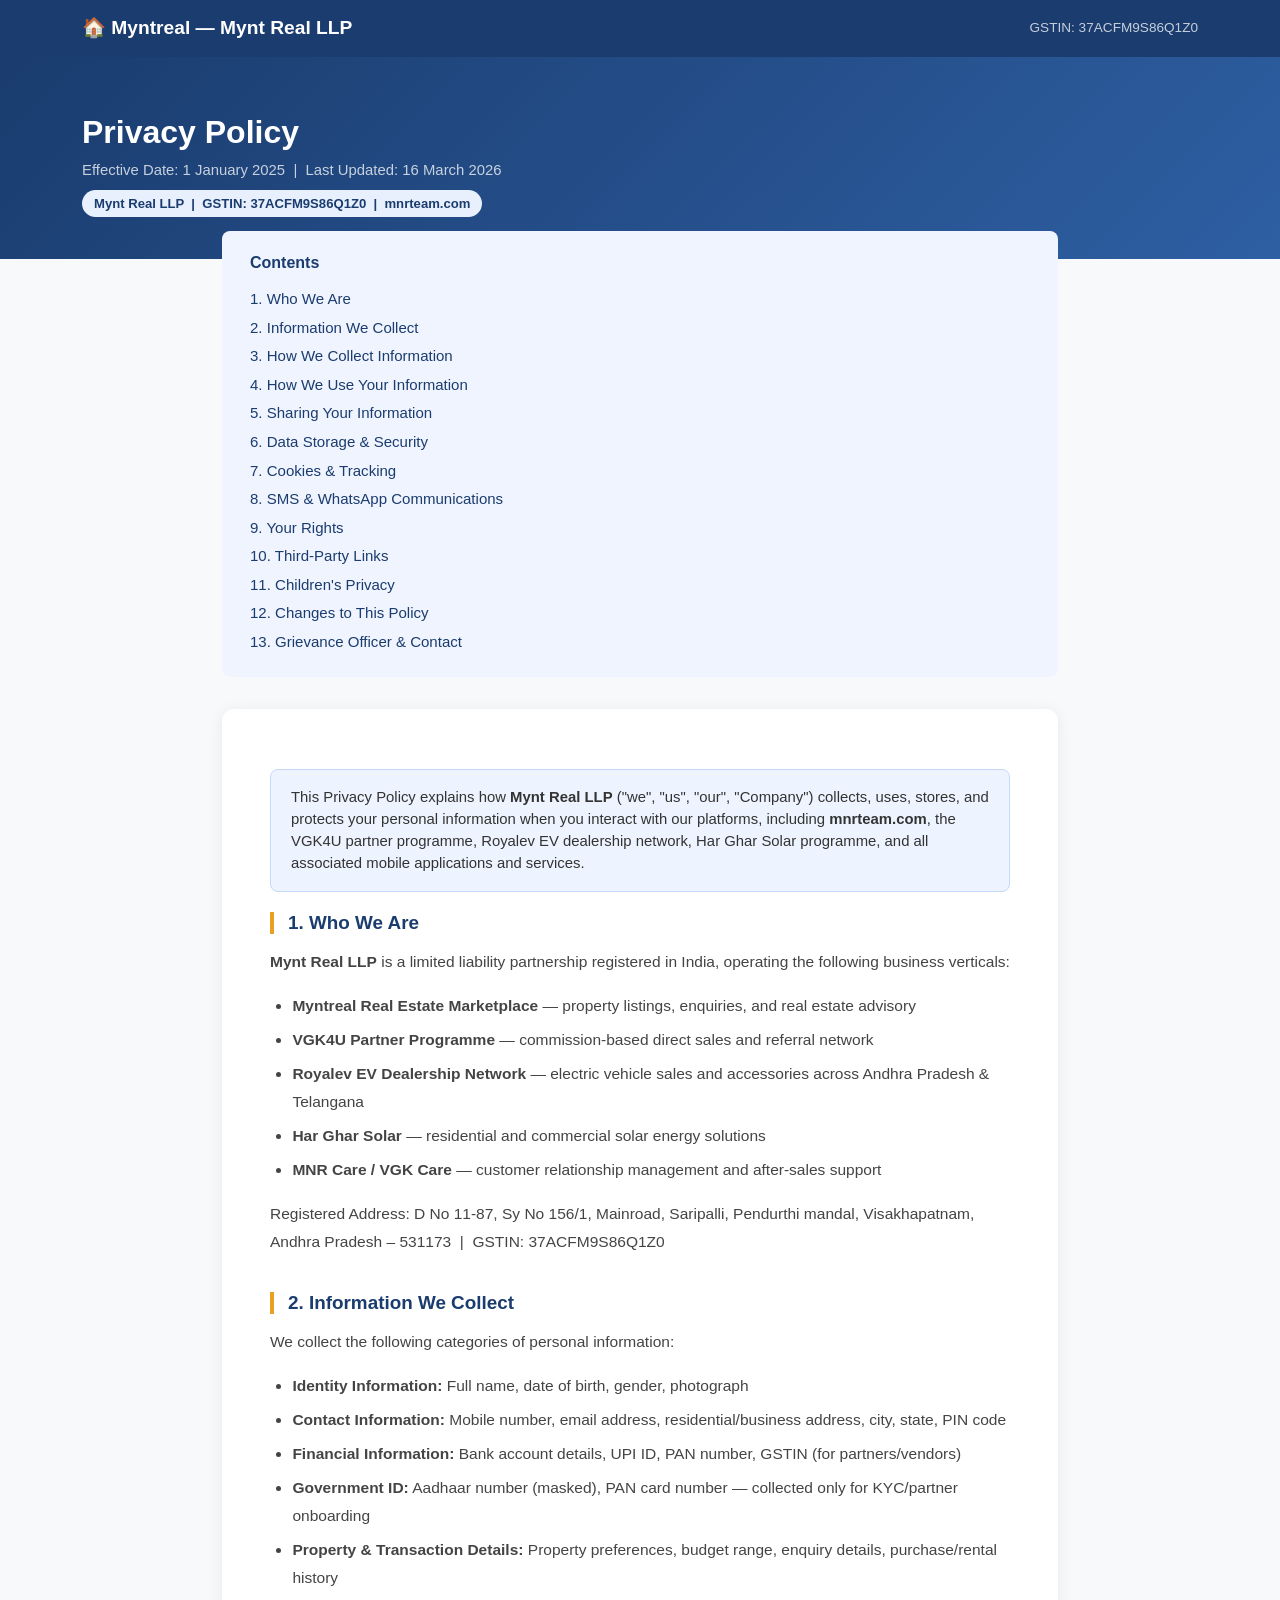
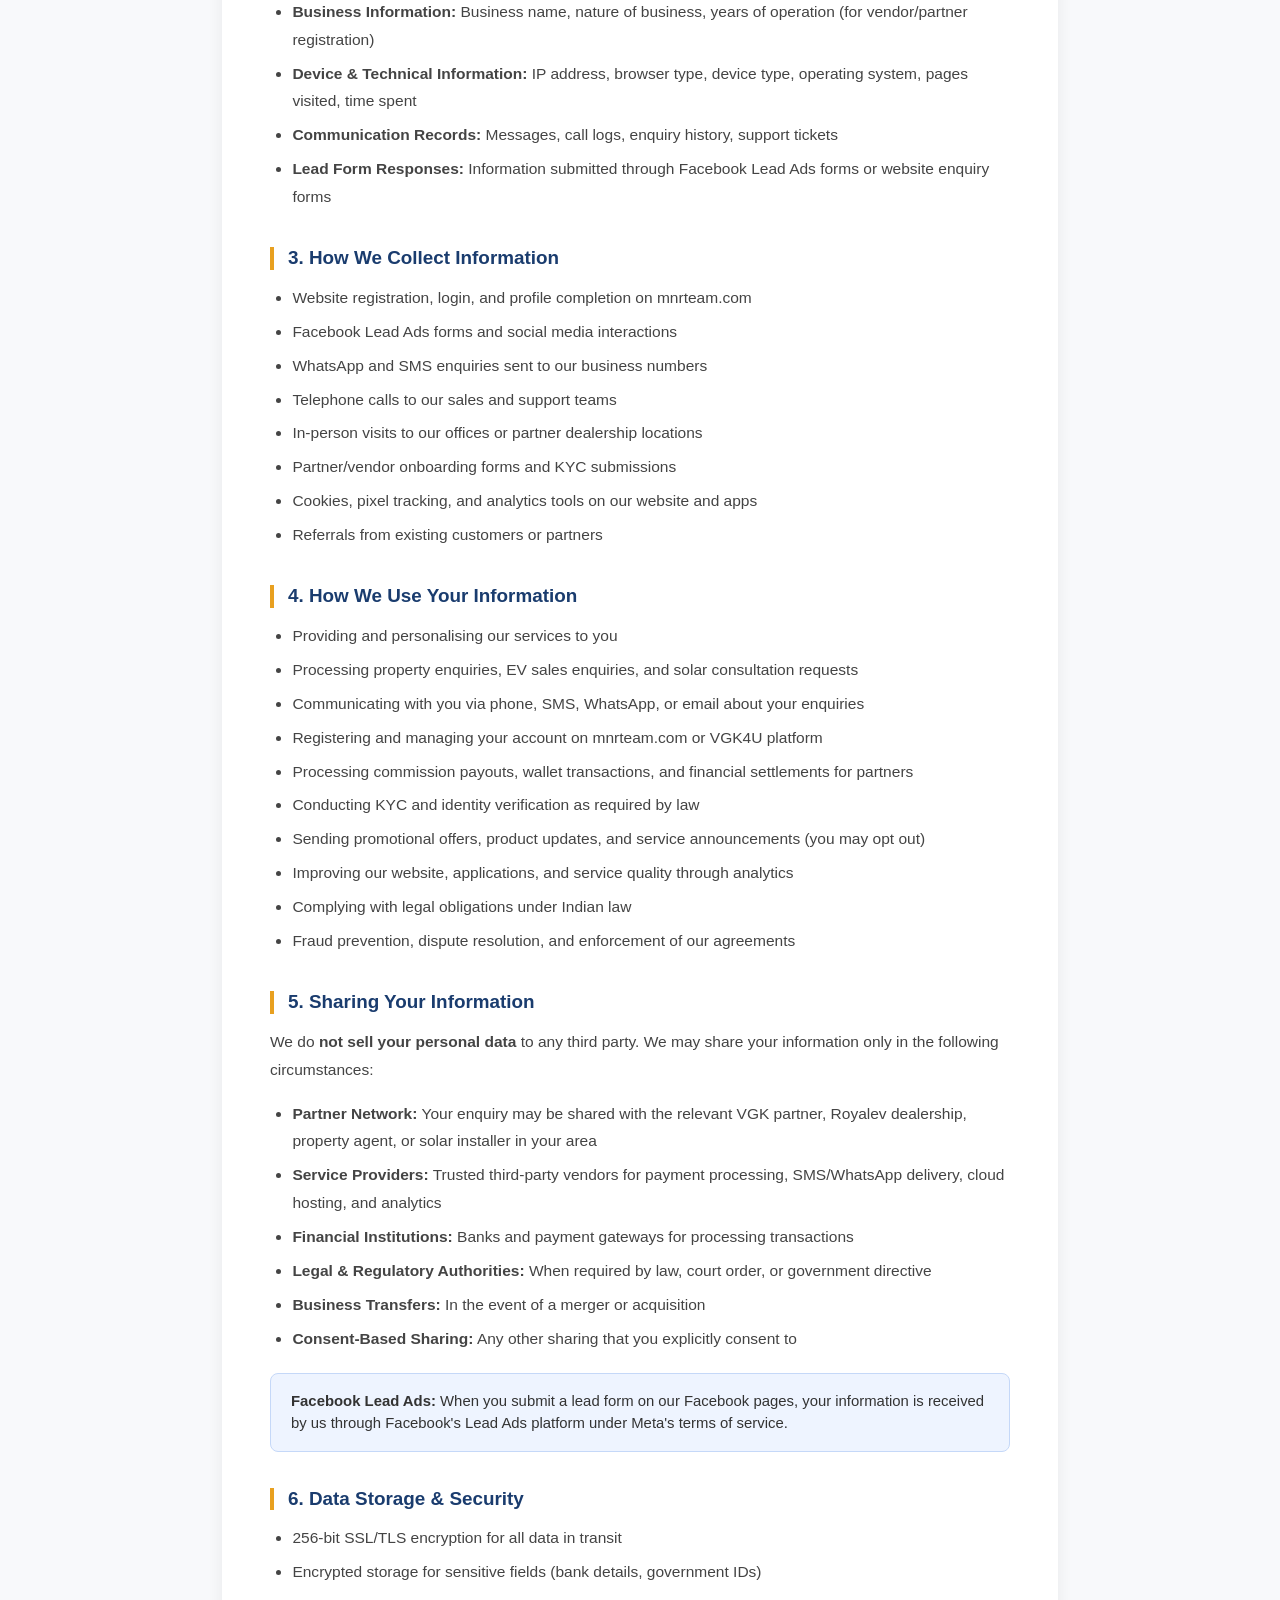
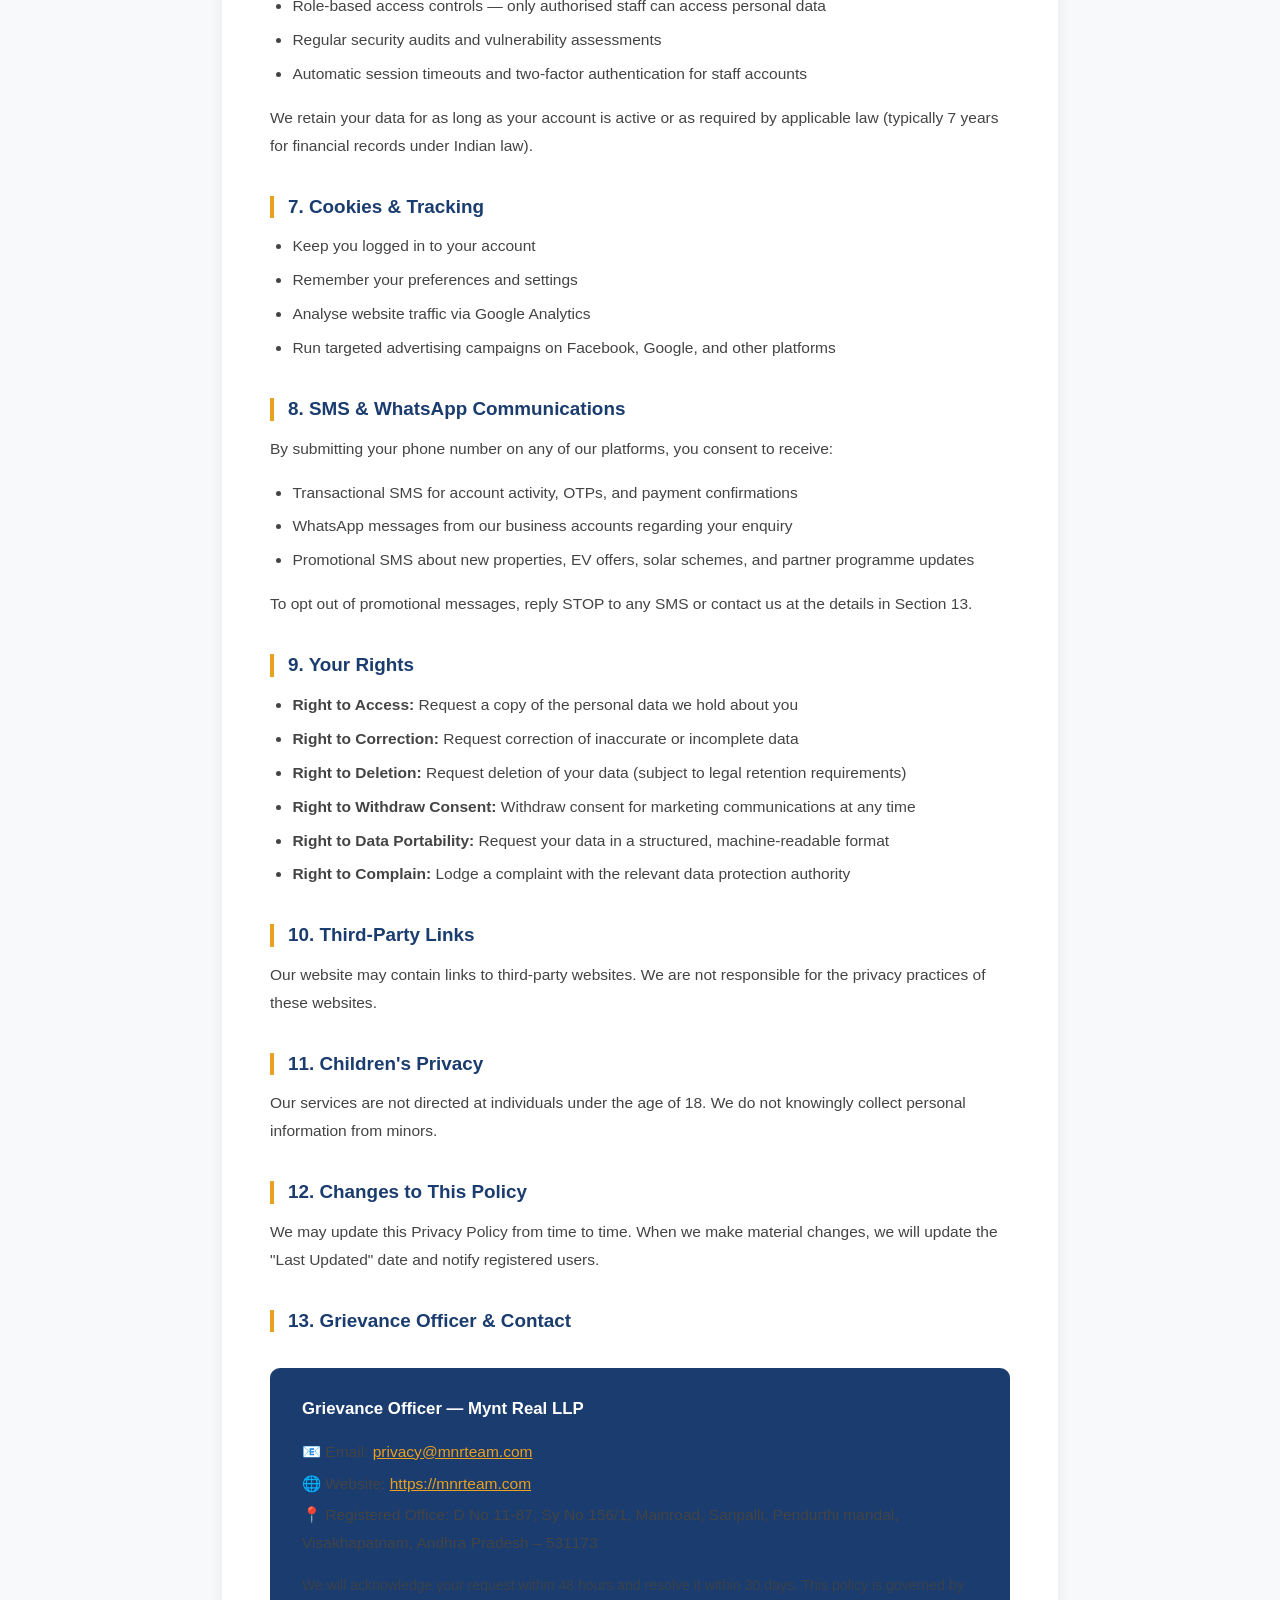
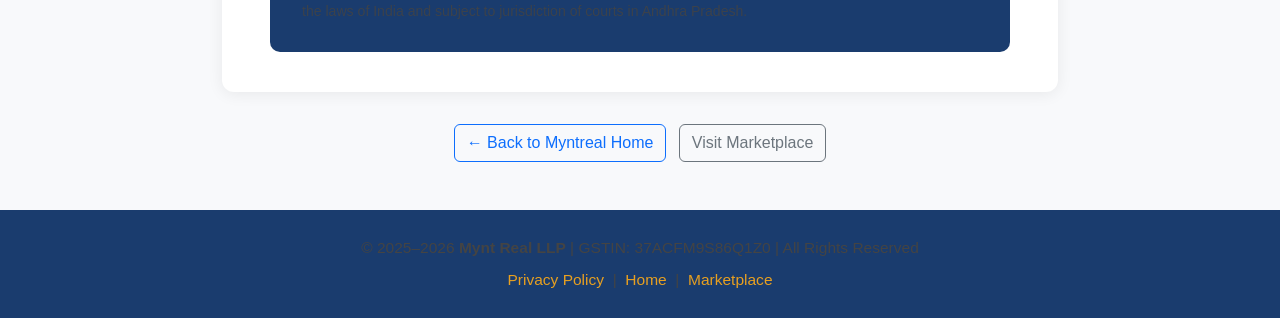
==== privacy/index.html @ 81262fab "change" ====
<!DOCTYPE html>
<html lang="en">
<head>
  <meta charset="UTF-8" />
  <meta name="viewport" content="width=device-width, initial-scale=1.0" />
  <title>Privacy Policy — Mynt Real LLP | Myntreal</title>
  <meta name="description" content="Privacy Policy of Mynt Real LLP — mnrteam.com. How we collect, use and protect your personal information." />
  <link rel="icon" href="/favicon.ico" />
  <link rel="stylesheet" href="https://cdn.jsdelivr.net/npm/bootstrap@5.3.2/dist/css/bootstrap.min.css" />
  <style>
    :root { --brand: #1a3c6e; --accent: #e8a020; --light-bg: #f8f9fb; }
    body { font-family: 'Segoe UI', sans-serif; background: var(--light-bg); color: #333; }
    .top-bar { background: var(--brand); color: #fff; padding: 14px 0; }
    .top-bar a { color: #fff; text-decoration: none; font-weight: 600; font-size: 1.2rem; }
    .top-bar a:hover { color: var(--accent); }
    .policy-header { background: linear-gradient(135deg, #1a3c6e 0%, #2e5fa3 100%); color: #fff; padding: 56px 0 42px; }
    .policy-header h1 { font-size: 2rem; font-weight: 700; }
    .policy-header .meta { opacity: .75; font-size: .93rem; margin-top: 8px; }
    .policy-card { background: #fff; border-radius: 12px; box-shadow: 0 2px 16px rgba(0,0,0,.07); padding: 40px 48px; margin-bottom: 32px; }
    @media(max-width:600px){ .policy-card { padding: 24px 18px; } }
    h2 { font-size: 1.18rem; font-weight: 700; color: var(--brand); border-left: 4px solid var(--accent); padding-left: 14px; margin: 36px 0 14px; }
    h2:first-of-type { margin-top: 0; }
    p, li { font-size: .97rem; line-height: 1.8; color: #444; }
    ul { padding-left: 1.4rem; }
    li { margin-bottom: 6px; }
    .highlight-box { background: #eef4ff; border: 1px solid #c5d8f8; border-radius: 8px; padding: 16px 20px; margin: 20px 0; font-size: .93rem; }
    .contact-box { background: var(--brand); color: #fff; border-radius: 10px; padding: 28px 32px; margin-top: 36px; }
    .contact-box a { color: var(--accent); }
    .toc { background: #f0f4ff; border-radius: 8px; padding: 20px 28px; margin-bottom: 32px; }
    .toc a { color: var(--brand); text-decoration: none; font-size: .94rem; display: block; padding: 3px 0; }
    .toc a:hover { color: var(--accent); text-decoration: underline; }
    .badge-gstin { background: #e8f0fe; color: var(--brand); padding: 4px 12px; border-radius: 20px; font-size: .82rem; font-weight: 600; display: inline-block; margin-top: 8px; }
    footer { background: var(--brand); color: rgba(255,255,255,.7); padding: 24px 0; font-size: .86rem; text-align: center; margin-top: 48px; }
    footer a { color: var(--accent); text-decoration: none; }
  </style>
</head>
<body>

<div class="top-bar">
  <div class="container d-flex align-items-center justify-content-between">
    <a href="/">🏠 Myntreal — Mynt Real LLP</a>
    <span style="font-size:.85rem;opacity:.75;">GSTIN: 37ACFM9S86Q1Z0</span>
  </div>
</div>

<div class="policy-header">
  <div class="container">
    <h1>Privacy Policy</h1>
    <div class="meta">Effective Date: 1 January 2025 &nbsp;|&nbsp; Last Updated: 16 March 2026</div>
    <div class="badge-gstin mt-2">Mynt Real LLP &nbsp;|&nbsp; GSTIN: 37ACFM9S86Q1Z0 &nbsp;|&nbsp; mnrteam.com</div>
  </div>
</div>

<div class="container" style="max-width:860px; margin-top: -28px; position:relative; z-index:1;">

  <div class="toc">
    <strong style="color:var(--brand); display:block; margin-bottom:10px;">Contents</strong>
    <a href="#s1">1. Who We Are</a>
    <a href="#s2">2. Information We Collect</a>
    <a href="#s3">3. How We Collect Information</a>
    <a href="#s4">4. How We Use Your Information</a>
    <a href="#s5">5. Sharing Your Information</a>
    <a href="#s6">6. Data Storage &amp; Security</a>
    <a href="#s7">7. Cookies &amp; Tracking</a>
    <a href="#s8">8. SMS &amp; WhatsApp Communications</a>
    <a href="#s9">9. Your Rights</a>
    <a href="#s10">10. Third-Party Links</a>
    <a href="#s11">11. Children's Privacy</a>
    <a href="#s12">12. Changes to This Policy</a>
    <a href="#s13">13. Grievance Officer &amp; Contact</a>
  </div>

  <div class="policy-card">

    <div class="highlight-box">
      This Privacy Policy explains how <strong>Mynt Real LLP</strong> ("we", "us", "our", "Company") collects, uses, stores, and protects your personal information when you interact with our platforms, including <strong>mnrteam.com</strong>, the VGK4U partner programme, Royalev EV dealership network, Har Ghar Solar programme, and all associated mobile applications and services.
    </div>

    <h2 id="s1">1. Who We Are</h2>
    <p><strong>Mynt Real LLP</strong> is a limited liability partnership registered in India, operating the following business verticals:</p>
    <ul>
      <li><strong>Myntreal Real Estate Marketplace</strong> — property listings, enquiries, and real estate advisory</li>
      <li><strong>VGK4U Partner Programme</strong> — commission-based direct sales and referral network</li>
      <li><strong>Royalev EV Dealership Network</strong> — electric vehicle sales and accessories across Andhra Pradesh &amp; Telangana</li>
      <li><strong>Har Ghar Solar</strong> — residential and commercial solar energy solutions</li>
      <li><strong>MNR Care / VGK Care</strong> — customer relationship management and after-sales support</li>
    </ul>
    <p>Registered Address: D No 11-87, Sy No 156/1, Mainroad, Saripalli, Pendurthi mandal, Visakhapatnam, Andhra Pradesh – 531173 &nbsp;|&nbsp; GSTIN: 37ACFM9S86Q1Z0</p>

    <h2 id="s2">2. Information We Collect</h2>
    <p>We collect the following categories of personal information:</p>
    <ul>
      <li><strong>Identity Information:</strong> Full name, date of birth, gender, photograph</li>
      <li><strong>Contact Information:</strong> Mobile number, email address, residential/business address, city, state, PIN code</li>
      <li><strong>Financial Information:</strong> Bank account details, UPI ID, PAN number, GSTIN (for partners/vendors)</li>
      <li><strong>Government ID:</strong> Aadhaar number (masked), PAN card number — collected only for KYC/partner onboarding</li>
      <li><strong>Property &amp; Transaction Details:</strong> Property preferences, budget range, enquiry details, purchase/rental history</li>
      <li><strong>Business Information:</strong> Business name, nature of business, years of operation (for vendor/partner registration)</li>
      <li><strong>Device &amp; Technical Information:</strong> IP address, browser type, device type, operating system, pages visited, time spent</li>
      <li><strong>Communication Records:</strong> Messages, call logs, enquiry history, support tickets</li>
      <li><strong>Lead Form Responses:</strong> Information submitted through Facebook Lead Ads forms or website enquiry forms</li>
    </ul>

    <h2 id="s3">3. How We Collect Information</h2>
    <ul>
      <li>Website registration, login, and profile completion on mnrteam.com</li>
      <li>Facebook Lead Ads forms and social media interactions</li>
      <li>WhatsApp and SMS enquiries sent to our business numbers</li>
      <li>Telephone calls to our sales and support teams</li>
      <li>In-person visits to our offices or partner dealership locations</li>
      <li>Partner/vendor onboarding forms and KYC submissions</li>
      <li>Cookies, pixel tracking, and analytics tools on our website and apps</li>
      <li>Referrals from existing customers or partners</li>
    </ul>

    <h2 id="s4">4. How We Use Your Information</h2>
    <ul>
      <li>Providing and personalising our services to you</li>
      <li>Processing property enquiries, EV sales enquiries, and solar consultation requests</li>
      <li>Communicating with you via phone, SMS, WhatsApp, or email about your enquiries</li>
      <li>Registering and managing your account on mnrteam.com or VGK4U platform</li>
      <li>Processing commission payouts, wallet transactions, and financial settlements for partners</li>
      <li>Conducting KYC and identity verification as required by law</li>
      <li>Sending promotional offers, product updates, and service announcements (you may opt out)</li>
      <li>Improving our website, applications, and service quality through analytics</li>
      <li>Complying with legal obligations under Indian law</li>
      <li>Fraud prevention, dispute resolution, and enforcement of our agreements</li>
    </ul>

    <h2 id="s5">5. Sharing Your Information</h2>
    <p>We do <strong>not sell your personal data</strong> to any third party. We may share your information only in the following circumstances:</p>
    <ul>
      <li><strong>Partner Network:</strong> Your enquiry may be shared with the relevant VGK partner, Royalev dealership, property agent, or solar installer in your area</li>
      <li><strong>Service Providers:</strong> Trusted third-party vendors for payment processing, SMS/WhatsApp delivery, cloud hosting, and analytics</li>
      <li><strong>Financial Institutions:</strong> Banks and payment gateways for processing transactions</li>
      <li><strong>Legal &amp; Regulatory Authorities:</strong> When required by law, court order, or government directive</li>
      <li><strong>Business Transfers:</strong> In the event of a merger or acquisition</li>
      <li><strong>Consent-Based Sharing:</strong> Any other sharing that you explicitly consent to</li>
    </ul>
    <div class="highlight-box">
      <strong>Facebook Lead Ads:</strong> When you submit a lead form on our Facebook pages, your information is received by us through Facebook's Lead Ads platform under Meta's terms of service.
    </div>

    <h2 id="s6">6. Data Storage &amp; Security</h2>
    <ul>
      <li>256-bit SSL/TLS encryption for all data in transit</li>
      <li>Encrypted storage for sensitive fields (bank details, government IDs)</li>
      <li>Role-based access controls — only authorised staff can access personal data</li>
      <li>Regular security audits and vulnerability assessments</li>
      <li>Automatic session timeouts and two-factor authentication for staff accounts</li>
    </ul>
    <p>We retain your data for as long as your account is active or as required by applicable law (typically 7 years for financial records under Indian law).</p>

    <h2 id="s7">7. Cookies &amp; Tracking</h2>
    <ul>
      <li>Keep you logged in to your account</li>
      <li>Remember your preferences and settings</li>
      <li>Analyse website traffic via Google Analytics</li>
      <li>Run targeted advertising campaigns on Facebook, Google, and other platforms</li>
    </ul>

    <h2 id="s8">8. SMS &amp; WhatsApp Communications</h2>
    <p>By submitting your phone number on any of our platforms, you consent to receive:</p>
    <ul>
      <li>Transactional SMS for account activity, OTPs, and payment confirmations</li>
      <li>WhatsApp messages from our business accounts regarding your enquiry</li>
      <li>Promotional SMS about new properties, EV offers, solar schemes, and partner programme updates</li>
    </ul>
    <p>To opt out of promotional messages, reply STOP to any SMS or contact us at the details in Section 13.</p>

    <h2 id="s9">9. Your Rights</h2>
    <ul>
      <li><strong>Right to Access:</strong> Request a copy of the personal data we hold about you</li>
      <li><strong>Right to Correction:</strong> Request correction of inaccurate or incomplete data</li>
      <li><strong>Right to Deletion:</strong> Request deletion of your data (subject to legal retention requirements)</li>
      <li><strong>Right to Withdraw Consent:</strong> Withdraw consent for marketing communications at any time</li>
      <li><strong>Right to Data Portability:</strong> Request your data in a structured, machine-readable format</li>
      <li><strong>Right to Complain:</strong> Lodge a complaint with the relevant data protection authority</li>
    </ul>

    <h2 id="s10">10. Third-Party Links</h2>
    <p>Our website may contain links to third-party websites. We are not responsible for the privacy practices of these websites.</p>

    <h2 id="s11">11. Children's Privacy</h2>
    <p>Our services are not directed at individuals under the age of 18. We do not knowingly collect personal information from minors.</p>

    <h2 id="s12">12. Changes to This Policy</h2>
    <p>We may update this Privacy Policy from time to time. When we make material changes, we will update the "Last Updated" date and notify registered users.</p>

    <h2 id="s13">13. Grievance Officer &amp; Contact</h2>
    <div class="contact-box">
      <strong style="font-size:1.05rem;">Grievance Officer — Mynt Real LLP</strong>
      <p class="mt-3 mb-1">📧 Email: <a href="mailto:privacy@mnrteam.com">privacy@mnrteam.com</a></p>
      <p class="mb-1">🌐 Website: <a href="https://mnrteam.com" target="_blank">https://mnrteam.com</a></p>
      <p class="mb-1">📍 Registered Office: D No 11-87, Sy No 156/1, Mainroad, Saripalli, Pendurthi mandal, Visakhapatnam, Andhra Pradesh – 531173</p>
      <p class="mb-0 mt-3" style="font-size:.88rem; opacity:.8;">We will acknowledge your request within 48 hours and resolve it within 30 days. This policy is governed by the laws of India and subject to jurisdiction of courts in Andhra Pradesh.</p>
    </div>

  </div>

  <div class="text-center mb-5">
    <a href="index.html" class="btn btn-outline-primary me-2">← Back to Myntreal Home</a>
    <a href="/marketplace" class="btn btn-outline-secondary">Visit Marketplace</a>
  </div>

</div>

<footer>
  <div class="container">
    <p class="mb-1">© 2025–2026 <strong>Mynt Real LLP</strong> | GSTIN: 37ACFM9S86Q1Z0 | All Rights Reserved</p>
    <p class="mb-0"><a href="/privacy-policy">Privacy Policy</a> &nbsp;|&nbsp; <a href="/">Home</a> &nbsp;|&nbsp; <a href="/marketplace">Marketplace</a></p>
  </div>
</footer>

</body>
</html>
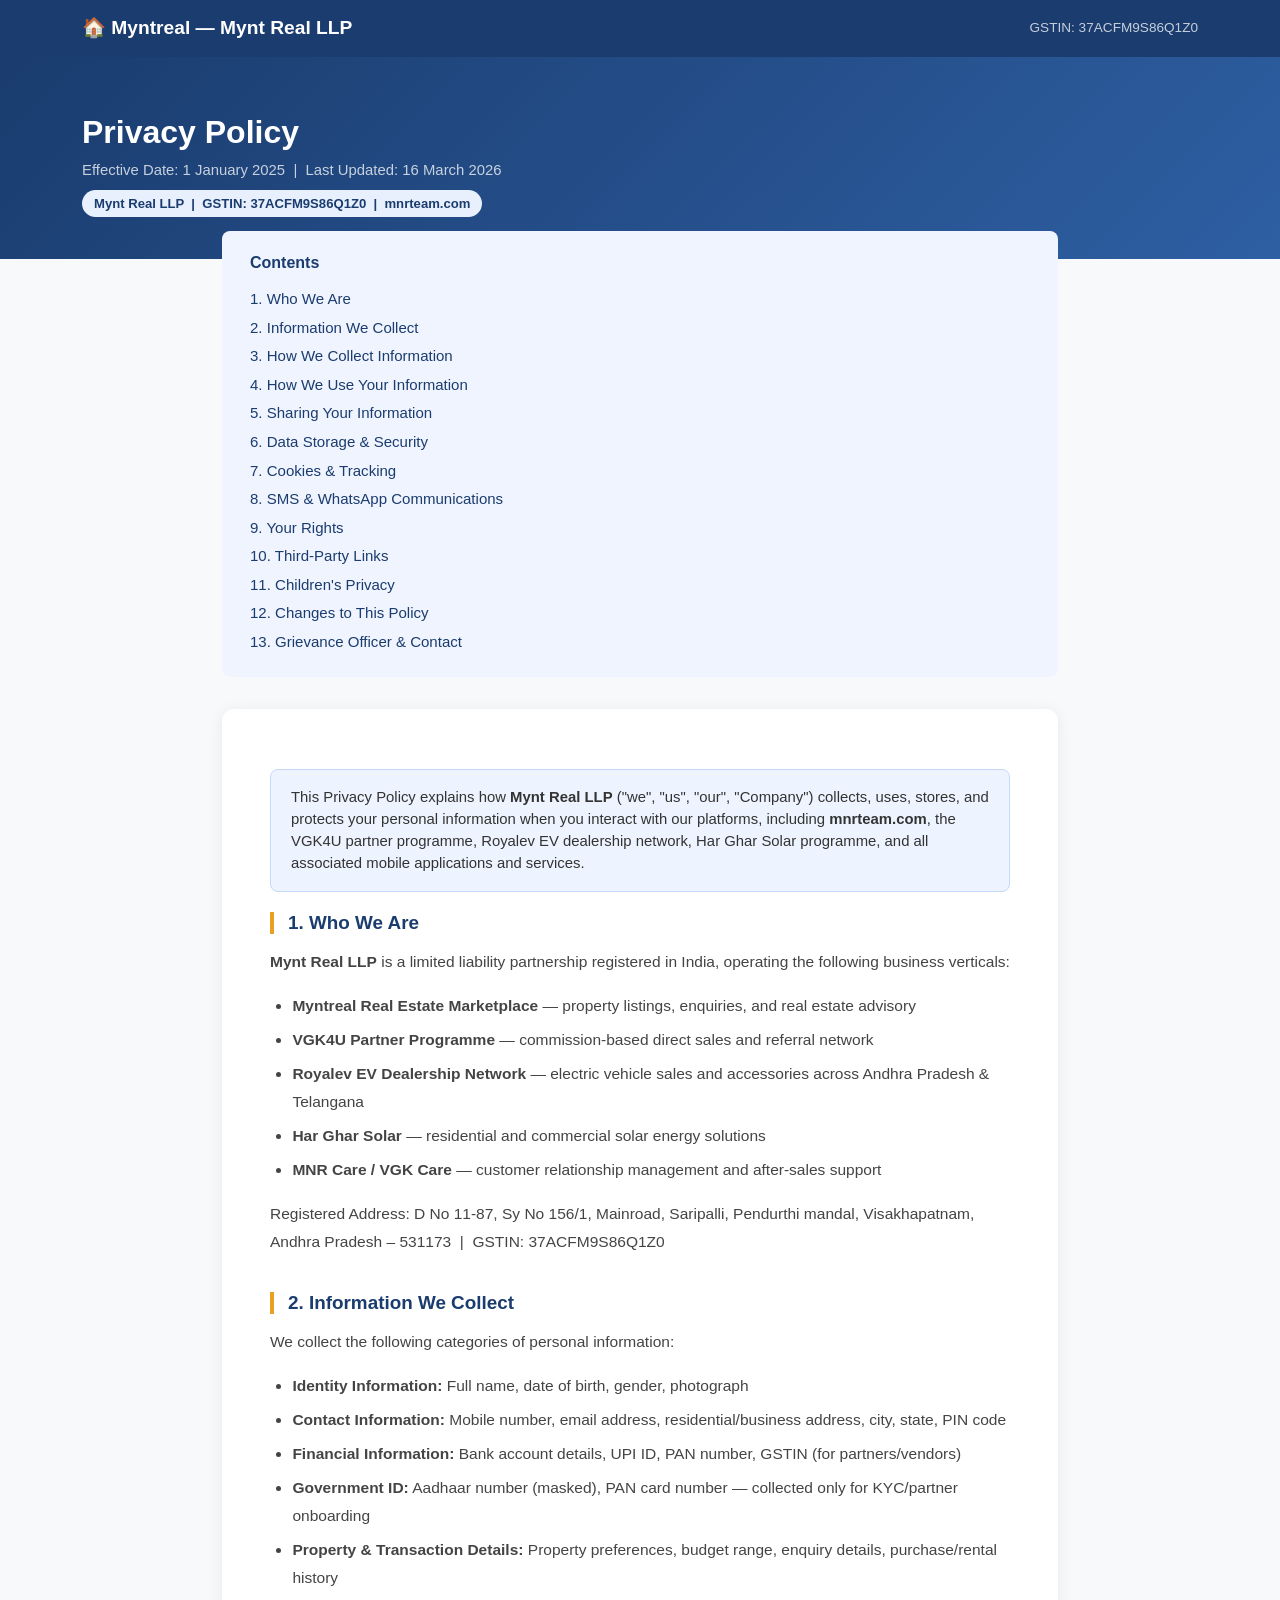
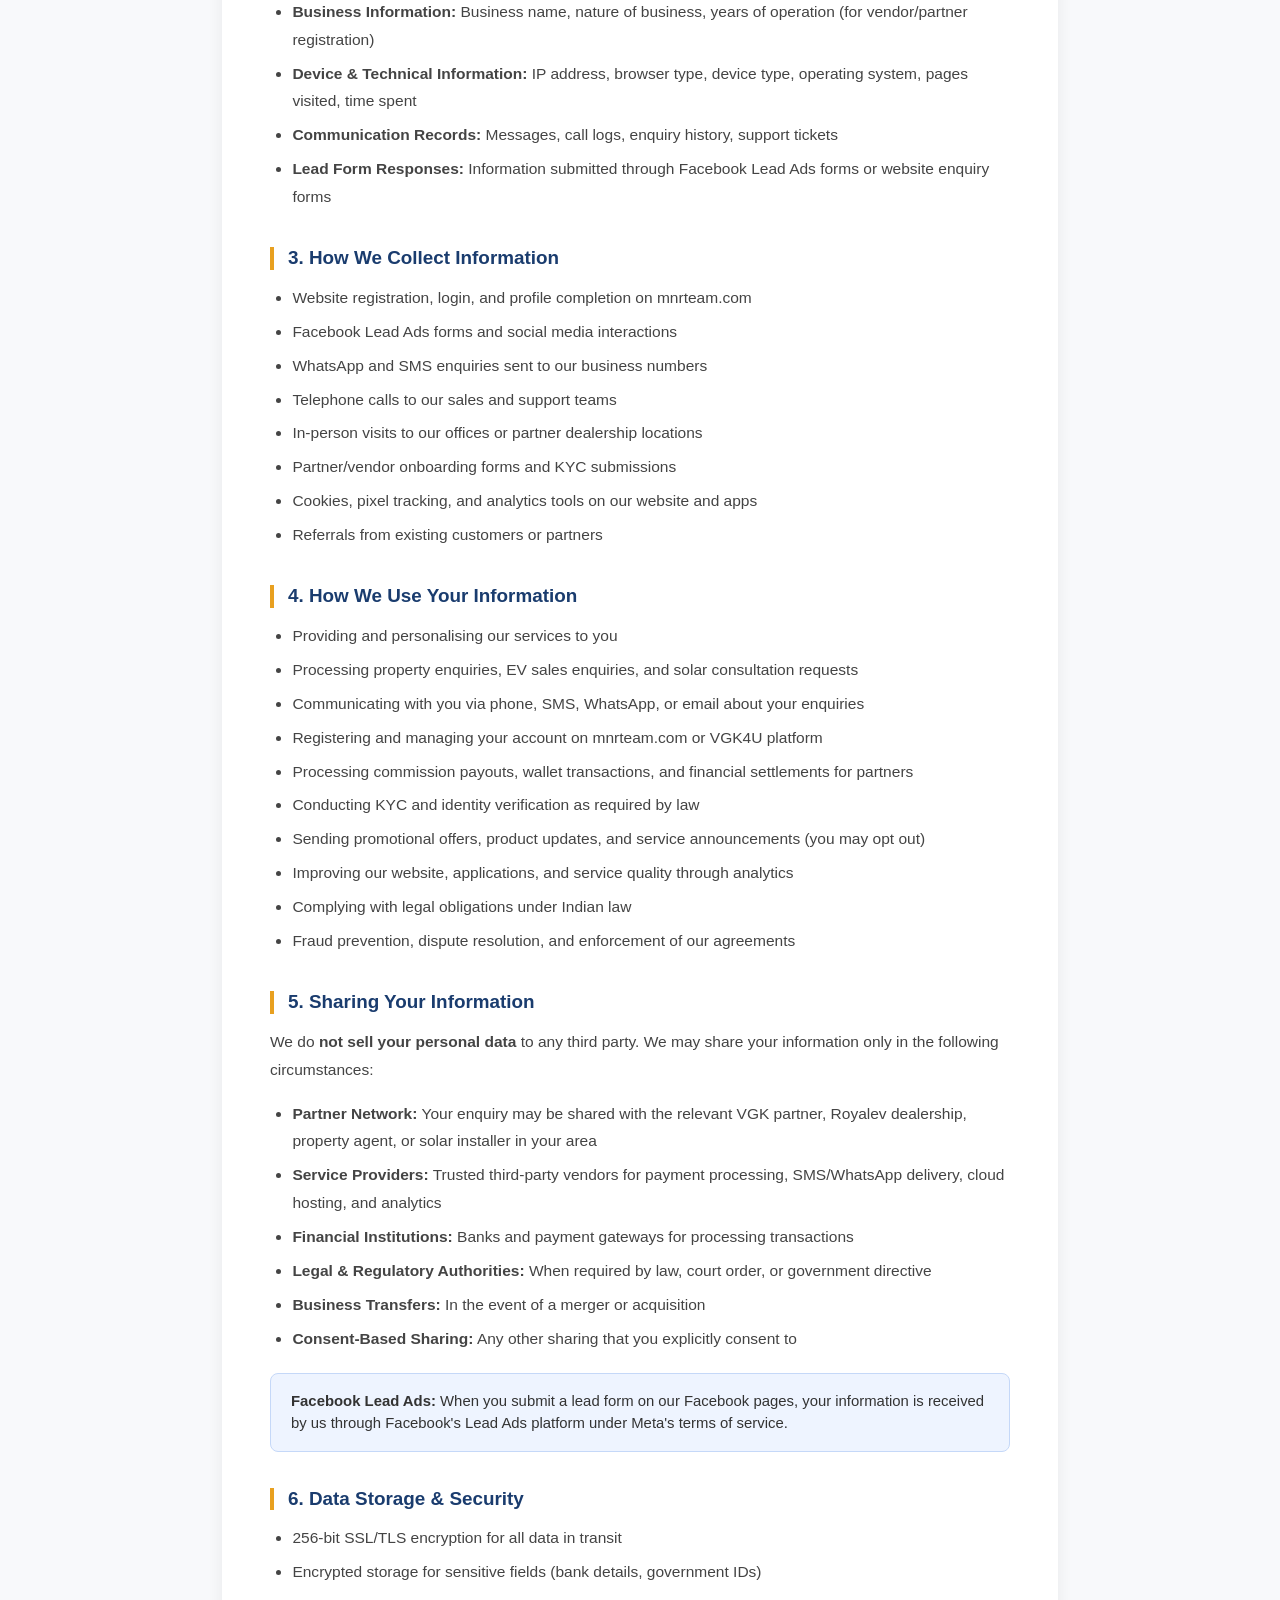
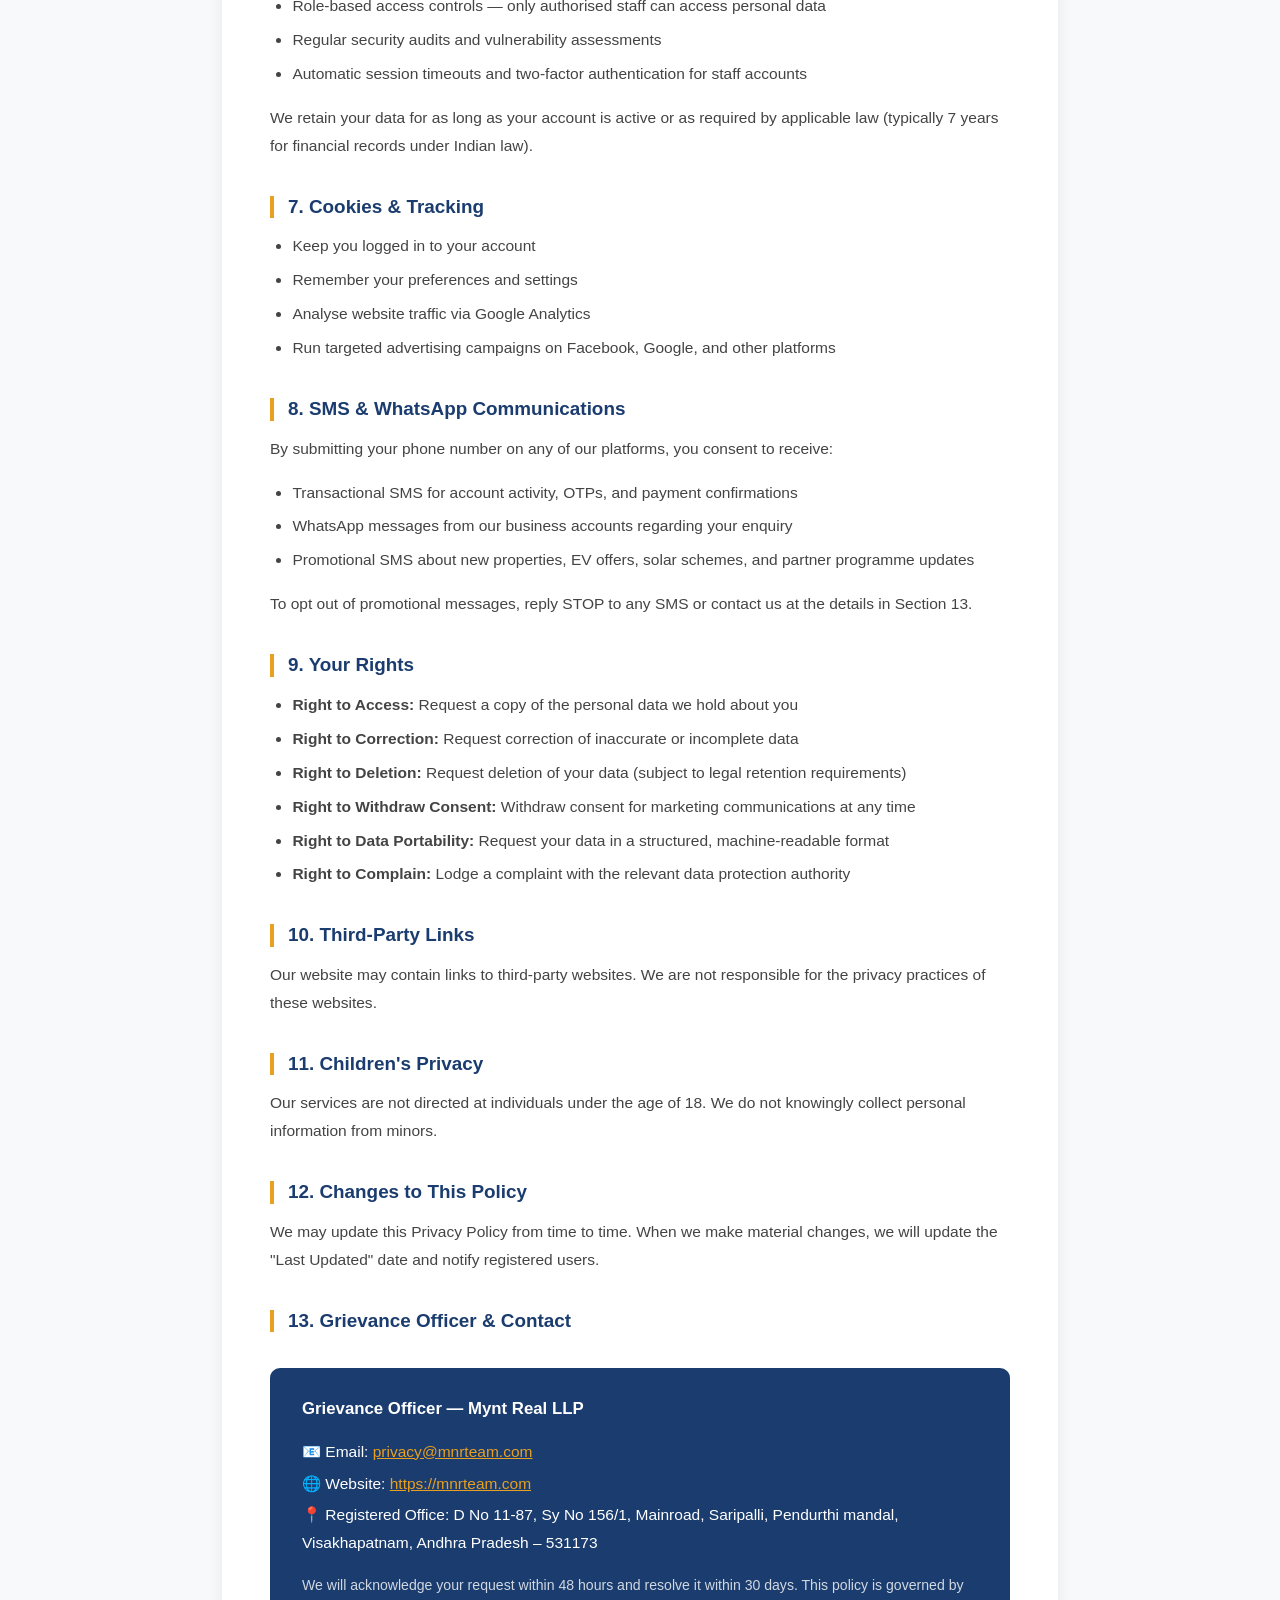
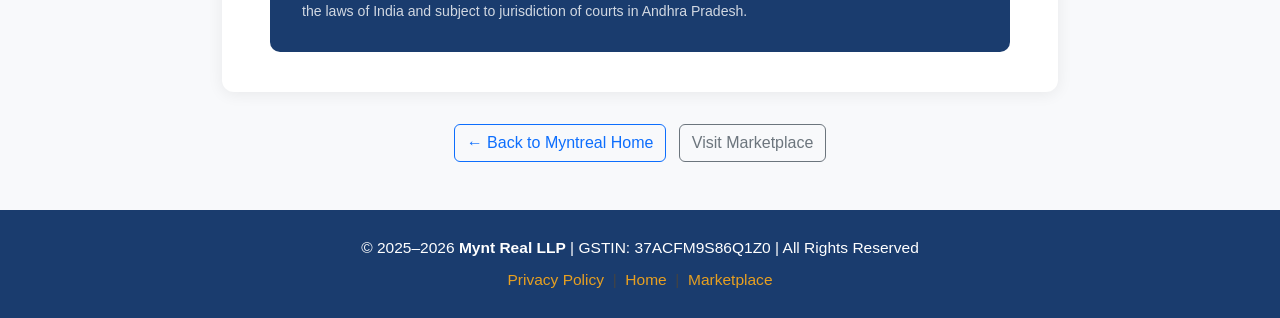
==== commit 11851cad: "redirect" ====
--- a/privacy/index.html
+++ b/privacy/index.html
@@ -190,24 +190,24 @@
     <h2 id="s13">13. Grievance Officer &amp; Contact</h2>
     <div class="contact-box">
       <strong style="font-size:1.05rem;">Grievance Officer — Mynt Real LLP</strong>
-      <p class="mt-3 mb-1">📧 Email: <a href="mailto:privacy@mnrteam.com">privacy@mnrteam.com</a></p>
-      <p class="mb-1">🌐 Website: <a href="https://mnrteam.com" target="_blank">https://mnrteam.com</a></p>
-      <p class="mb-1">📍 Registered Office: D No 11-87, Sy No 156/1, Mainroad, Saripalli, Pendurthi mandal, Visakhapatnam, Andhra Pradesh – 531173</p>
-      <p class="mb-0 mt-3" style="font-size:.88rem; opacity:.8;">We will acknowledge your request within 48 hours and resolve it within 30 days. This policy is governed by the laws of India and subject to jurisdiction of courts in Andhra Pradesh.</p>
+      <p class="mt-3 mb-1 text-white">📧 Email: <a href="mailto:privacy@mnrteam.com">privacy@mnrteam.com</a></p>
+      <p class="mb-1 text-white">🌐 Website: <a href="https://mnrteam.com" target="_blank">https://mnrteam.com</a></p>
+      <p class="mb-1 text-white">📍 Registered Office: D No 11-87, Sy No 156/1, Mainroad, Saripalli, Pendurthi mandal, Visakhapatnam, Andhra Pradesh – 531173</p>
+      <p class="text-white mb-0 mt-3" style="font-size:.88rem; opacity:.8;">We will acknowledge your request within 48 hours and resolve it within 30 days. This policy is governed by the laws of India and subject to jurisdiction of courts in Andhra Pradesh.</p>
     </div>
 
   </div>
 
   <div class="text-center mb-5">
-    <a href="index.html" class="btn btn-outline-primary me-2">← Back to Myntreal Home</a>
-    <a href="/marketplace" class="btn btn-outline-secondary">Visit Marketplace</a>
+    <a href="/index.html" class="btn btn-outline-primary me-2">← Back to Myntreal Home</a>
+    <a href="https://vgk4u.com/ecom" class="btn btn-outline-secondary">Visit Marketplace</a>
   </div>
 
 </div>
 
 <footer>
   <div class="container">
-    <p class="mb-1">© 2025–2026 <strong>Mynt Real LLP</strong> | GSTIN: 37ACFM9S86Q1Z0 | All Rights Reserved</p>
+    <p class="mb-1 text-white">© 2025–2026 <strong>Mynt Real LLP</strong> | GSTIN: 37ACFM9S86Q1Z0 | All Rights Reserved</p>
     <p class="mb-0"><a href="/privacy-policy">Privacy Policy</a> &nbsp;|&nbsp; <a href="/">Home</a> &nbsp;|&nbsp; <a href="/marketplace">Marketplace</a></p>
   </div>
 </footer>
